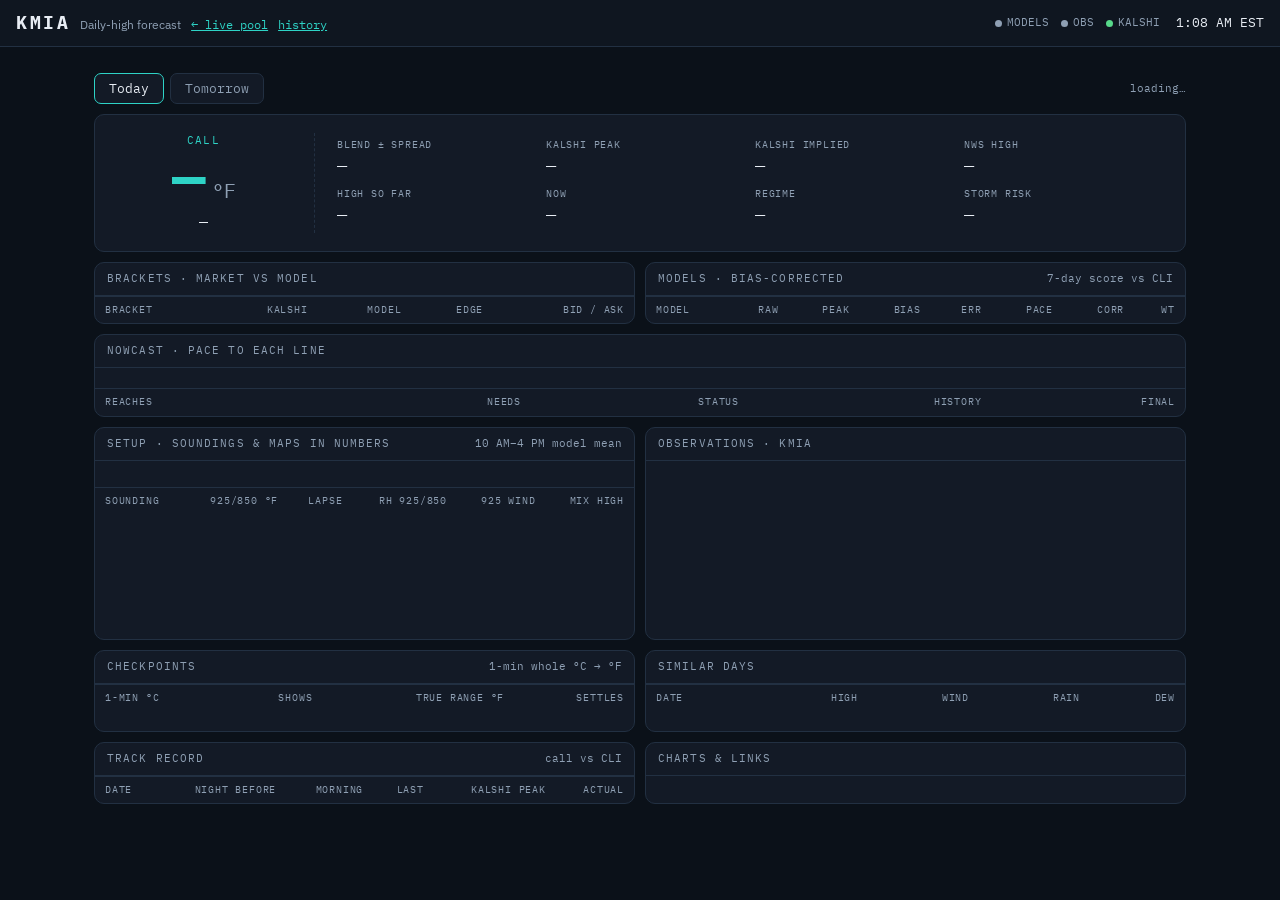
==== forecast.html @ 6258ac42 "Version the page's scripts so updates aren't stuck behind the 10-minute cache Co-Authored-By: Claude" ====
<!DOCTYPE html>
<html lang="en">
<head>
  <meta charset="UTF-8" />
  <meta name="viewport" content="width=device-width, initial-scale=1" />
  <title>KMIA · High forecast</title>
  <link rel="preconnect" href="https://fonts.googleapis.com" />
  <link rel="preconnect" href="https://fonts.gstatic.com" crossorigin />
  <link href="https://fonts.googleapis.com/css2?family=IBM+Plex+Mono:wght@400;500;700&family=IBM+Plex+Sans:wght@400;600&display=swap" rel="stylesheet" />
  <link rel="stylesheet" href="styles.css" />
  <style>
    .tabs { display: flex; gap: 6px; margin: 14px 0 10px; }
    .tabs button {
      background: var(--panel); border: 1px solid var(--line); color: var(--dim); border-radius: 7px;
      font-family: var(--mono); font-size: 13px; padding: 6px 14px; cursor: pointer;
    }
    .tabs button.on { color: var(--text); border-color: var(--official); }
    .tabs .meta { margin-left: auto; align-self: center; font-family: var(--mono); font-size: 11px; color: var(--dim); text-align: right; }
    .hero { display: grid; grid-template-columns: auto 1fr; gap: 22px; align-items: center; background: var(--panel);
      border: 1px solid var(--line); border-radius: 10px; padding: 18px 20px; margin-bottom: 10px; }
    .callbox { text-align: center; padding-right: 22px; border-right: 1px dashed var(--line); min-width: 200px; }
    .callbox .lab { font-family: var(--mono); font-size: 11px; letter-spacing: .12em; text-transform: uppercase; color: var(--official); }
    .callbox .pt { font-family: var(--mono); font-weight: 700; font-size: 56px; line-height: 1; color: var(--official); }
    .callbox .br { font-family: var(--mono); font-size: 15px; margin-top: 6px; }
    .callbox .pr { font-family: var(--mono); font-size: 12px; color: var(--dim); }
    .facts { display: grid; grid-template-columns: repeat(4, minmax(0, 1fr)); gap: 8px; }
    .fact .k { font-family: var(--mono); font-size: 10px; letter-spacing: .08em; text-transform: uppercase; color: var(--dim); }
    .fact .v { font-family: var(--mono); font-size: 17px; margin-top: 2px; font-variant-numeric: tabular-nums; }
    .summary { grid-column: 1 / -1; font-size: 13.5px; color: var(--text); border-top: 1px solid var(--line); padding-top: 10px; }
    .grid2 { display: grid; grid-template-columns: 1fr 1fr; gap: 10px; margin-bottom: 10px; }
    .pbody { padding: 10px 12px; }
    .bar { height: 8px; border-radius: 4px; display: inline-block; vertical-align: middle; }
    .bar.k { background: var(--edge); } .bar.m { background: var(--official); }
    td .barcell { display: flex; align-items: center; gap: 6px; justify-content: flex-end; }
    tr.callrow td { background: rgba(46, 211, 198, .08); }
    tr.callrow td:first-child { color: var(--official); font-weight: 700; }
    .pos { color: var(--good); } .neg { color: var(--bad); }
    .notes { margin: 6px 0 0; padding-left: 18px; font-size: 13px; }
    .notes li { margin-bottom: 4px; }
    .kv { display: grid; grid-template-columns: repeat(3, 1fr); gap: 8px; }
    .raw { font-family: var(--mono); font-size: 11px; color: var(--dim); word-break: break-all; margin-top: 8px; }
    #spark { width: 100%; height: 150px; display: block; }
    .links a { color: var(--official); font-family: var(--mono); font-size: 12px; margin-right: 14px; display: inline-block; margin-bottom: 6px; }
    .warnbox { background: #2A1A12; border: 1px solid #5A3420; color: #FFC9A8; border-radius: 8px; padding: 8px 12px; font-size: 12.5px; margin-bottom: 10px; display: none; }
    .hit { color: var(--good); } .miss { color: var(--bad); }
    main td:first-child { text-align: left; }
    .tag { display: inline-block; font-family: var(--mono); font-size: 11px; border: 1px solid var(--line); border-radius: 12px; padding: 2px 9px; margin: 0 5px 5px 0; color: var(--official); }
    @media (max-width: 940px) { #rv-panel .pbody { grid-template-columns: 1fr !important; } }
    @media (max-width: 940px) {
      #nc-chips { grid-template-columns: repeat(3, 1fr) !important; }
      .hero { grid-template-columns: 1fr; } .callbox { border-right: none; border-bottom: 1px dashed var(--line); padding: 0 0 12px; }
      .facts { grid-template-columns: repeat(2, 1fr); } .grid2 { grid-template-columns: 1fr; } .kv { grid-template-columns: repeat(2, 1fr); }
    }
  </style>
</head>
<body>
  <header class="rail">
    <div class="rail-id">
      <span class="rail-icao">KMIA</span>
      <span class="rail-sub">Daily-high forecast</span>
      <a class="rail-sub" href="index.html" style="color:var(--official);font-family:var(--mono)">← live pool</a>
      <a class="rail-sub" href="history.html" style="color:var(--official);font-family:var(--mono)">history</a>
    </div>
    <div class="rail-right">
      <span class="feeds">
        <span class="feed"><i id="dot-models" class="dot wait"></i>MODELS</span>
        <span class="feed"><i id="dot-obs" class="dot wait"></i>OBS</span>
        <span class="feed"><i id="dot-kalshi" class="dot wait"></i>KALSHI</span>
      </span>
      <span id="clock" class="clock">--:-- EST</span>
    </div>
  </header>

  <main>
    <div class="tabs">
      <button data-day="today" class="on">Today</button>
      <button data-day="tomorrow">Tomorrow</button>
      <span id="meta" class="meta">loading…</span>
    </div>
    <div id="warn" class="warnbox"></div>

    <section class="hero">
      <div class="callbox">
        <div class="lab">Call</div>
        <div class="pt"><span id="point">—</span><span class="unit">°F</span></div>
        <div id="bracket" class="br">—</div>
        <div id="callp" class="pr"></div>
      </div>
      <div class="facts">
        <div class="fact"><div class="k">Blend ± spread</div><div id="f-mean" class="v">—</div></div>
        <div class="fact"><div class="k">Kalshi peak</div><div id="f-kpeak" class="v">—</div></div>
        <div class="fact"><div class="k">Kalshi implied</div><div id="f-kimp" class="v">—</div></div>
        <div class="fact"><div class="k">NWS high</div><div id="f-nws" class="v">—</div></div>
        <div class="fact"><div class="k">High so far</div><div id="f-floor" class="v">—</div></div>
        <div class="fact"><div class="k">Now</div><div id="f-now" class="v">—</div></div>
        <div class="fact"><div class="k">Regime</div><div id="f-reg" class="v">—</div></div>
        <div class="fact"><div class="k">Storm risk</div><div id="f-storm" class="v">—</div></div>
      </div>
    </section>

    <section class="grid2">
      <div class="panel">
        <div class="panel-head"><span>Brackets · market vs model</span><span id="kwin" class="legend"></span></div>
        <div class="tbl-wrap"><table>
          <thead><tr><th>Bracket</th><th>Kalshi</th><th>Model</th><th>Edge</th><th>Bid / Ask</th></tr></thead>
          <tbody id="tb-br"></tbody>
        </table></div>
      </div>
      <div class="panel">
        <div class="panel-head"><span>Models · bias-corrected</span><span class="legend">7-day score vs CLI</span></div>
        <div class="tbl-wrap"><table>
          <thead><tr><th>Model</th><th>Raw</th><th>Peak</th><th>Bias</th><th>Err</th><th>Pace</th><th>Corr</th><th>Wt</th></tr></thead>
          <tbody id="tb-mod"></tbody>
        </table></div>
      </div>
    </section>

    <section style="margin-bottom:10px">
      <div class="panel" id="pace-panel">
        <div class="panel-head"><span>Nowcast · pace to each line</span><span id="pace-h" class="legend"></span></div>
        <div class="pbody"><div id="nc-chips" class="facts" style="grid-template-columns:repeat(6,minmax(0,1fr))"></div></div>
        <div class="tbl-wrap"><table>
          <thead><tr><th>Reaches</th><th>Needs</th><th>Status</th><th>History</th><th>Final</th></tr></thead>
          <tbody id="tb-pace"></tbody>
        </table></div>
      </div>
    </section>

    <section class="grid2">
      <div class="panel">
        <div class="panel-head"><span>Setup · soundings &amp; maps in numbers</span><span class="legend">10 AM–4 PM model mean</span></div>
        <div class="pbody">
          <div class="kv" id="kv-reg"></div>
          <ul id="notes" class="notes"></ul>
        </div>
        <div class="tbl-wrap"><table>
          <thead><tr><th>Sounding</th><th>925/850 °F</th><th>Lapse</th><th>RH 925/850</th><th>925 wind</th><th>Mix high</th></tr></thead>
          <tbody id="tb-snd"></tbody>
        </table></div>
      </div>
      <div class="panel" id="obs-panel">
        <div class="panel-head"><span>Observations · KMIA</span><span id="obs-src" class="legend"></span></div>
        <div class="pbody">
          <canvas id="spark"></canvas>
          <div id="raw" class="raw"></div>
        </div>
      </div>
    </section>

    <section class="grid2">
      <div class="panel">
        <div class="panel-head"><span>Checkpoints</span><span class="legend">1-min whole °C → °F</span></div>
        <div class="tbl-wrap"><table>
          <thead><tr><th>1-min °C</th><th>Shows</th><th>True range °F</th><th>Settles</th></tr></thead>
          <tbody id="tb-cp"></tbody>
        </table></div>
        <div class="pbody" id="tgroups" style="font-family:var(--mono);font-size:12px"></div>
      </div>
      <div class="panel">
        <div class="panel-head"><span>Similar days</span><span id="ana-h" class="legend"></span></div>
        <div class="tbl-wrap"><table>
          <thead><tr><th>Date</th><th>High</th><th>Wind</th><th>Rain</th><th>Dew</th></tr></thead>
          <tbody id="tb-ana"></tbody>
        </table></div>
      </div>
    </section>

    <section style="margin-bottom:10px">
      <div class="panel" id="rv-panel" style="display:none">
        <div class="panel-head"><span>Last day reviewed · what made it</span><span id="rv-h" class="legend"></span></div>
        <div class="pbody" style="display:grid;grid-template-columns:1.4fr 1fr;gap:14px">
          <div><div id="rv-tags" style="margin-bottom:8px"></div><div id="rv-sum" style="font-size:13.5px;line-height:1.5"></div></div>
          <div class="tbl-wrap"><table><thead><tr><th>Who said</th><th>High</th><th>Miss</th></tr></thead><tbody id="tb-rv"></tbody></table></div>
        </div>
      </div>
    </section>

    <section class="grid2">
      <div class="panel">
        <div class="panel-head"><span>Track record</span><span class="legend">call vs CLI</span></div>
        <div class="tbl-wrap"><table>
          <thead><tr><th>Date</th><th>Night before</th><th>Morning</th><th>Last</th><th>Kalshi peak</th><th>Actual</th></tr></thead>
          <tbody id="tb-log"></tbody>
        </table></div>
      </div>
      <div class="panel">
        <div class="panel-head"><span>Charts &amp; links</span></div>
        <div class="pbody links" id="links"></div>
      </div>
    </section>

  </main>

  <script type="module" src="forecast-ui.js?v=20261123b"></script>
</body>
</html>
---- styles.css ----
/* KMIA PWS pool — humid night navy / flamingo pool / biscayne aqua official */
:root {
  --bg: #0B1119;
  --panel: #131A26;
  --panel-2: #0F1620;
  --line: #223042;
  --text: #E8EDF4;
  --dim: #8FA0B4;
  --pool: #FF6E93;     /* flamingo — the pool */
  --official: #2ED3C6; /* biscayne aqua — KMIA ASOS */
  --edge: #FFB02E;     /* hot edge p90 */
  --up: #FF7A59;
  --down: #4FA3FF;
  --good: #57D98A;
  --bad: #FF5D5D;
  --quar: #B36BFF;
  --mono: "IBM Plex Mono", ui-monospace, Menlo, monospace;
  --sans: "IBM Plex Sans", system-ui, sans-serif;
}

* { box-sizing: border-box; }
html, body { margin: 0; padding: 0; }
body {
  background: var(--bg);
  color: var(--text);
  font-family: var(--sans);
  font-size: 14px;
  line-height: 1.45;
}
main { max-width: 1120px; margin: 0 auto; padding: 12px 14px 40px; }
code { font-family: var(--mono); color: var(--pool); font-size: 0.92em; }

/* ---------- top rail ---------- */
.rail {
  display: flex; align-items: center; justify-content: space-between;
  padding: 10px 16px; border-bottom: 1px solid var(--line);
  background: var(--panel-2);
  position: sticky; top: 0; z-index: 1000;
}
.rail-id { display: flex; align-items: baseline; gap: 10px; }
.rail-icao { font-family: var(--mono); font-weight: 700; font-size: 18px; letter-spacing: 0.14em; }
.rail-sub { color: var(--dim); font-size: 12px; }
.rail-right { display: flex; align-items: center; gap: 16px; }
.feeds { display: flex; gap: 12px; }
.feed { display: flex; align-items: center; gap: 5px; font-family: var(--mono); font-size: 11px; color: var(--dim); }
.dot { width: 7px; height: 7px; border-radius: 50%; display: inline-block; }
.dot.ok { background: var(--good); }
.dot.err { background: var(--bad); }
.dot.wait { background: var(--dim); animation: pulse 1.4s ease-in-out infinite; }
@keyframes pulse { 50% { opacity: 0.25; } }
.clock { font-family: var(--mono); font-size: 13px; color: var(--text); }

/* ---------- spread board (hero) ---------- */
.board {
  display: grid; grid-template-columns: 1fr auto 1fr; align-items: center;
  gap: 12px; margin: 16px 0 12px; padding: 18px 20px;
  background: var(--panel); border: 1px solid var(--line); border-radius: 10px;
}
.side.right { text-align: right; }
.side-label {
  font-family: var(--mono); font-size: 11px; letter-spacing: 0.12em;
  text-transform: uppercase; margin-bottom: 4px;
}
.pool-label { color: var(--pool); }
.off-label { color: var(--official); }
.big {
  font-family: var(--mono); font-weight: 700; font-size: 52px; line-height: 1;
  font-variant-numeric: tabular-nums; letter-spacing: -0.02em;
}
.pool-num { color: var(--pool); }
.off-num { color: var(--official); }
.unit { font-size: 20px; font-weight: 400; color: var(--dim); margin-left: 6px; }
.side-sub { font-family: var(--mono); font-size: 12px; margin-top: 4px; }
.dim { color: var(--dim); }

.bridge { text-align: center; padding: 0 18px; border-left: 1px dashed var(--line); border-right: 1px dashed var(--line); }
.bridge-label { font-family: var(--mono); font-size: 10px; letter-spacing: 0.1em; text-transform: uppercase; color: var(--dim); }
.delta-num {
  font-family: var(--mono); font-weight: 700; font-size: 30px;
  font-variant-numeric: tabular-nums; margin: 2px 0;
}
.delta-num.up, .chip-val.up { color: var(--up); }
.delta-num.down, .chip-val.down { color: var(--down); }

/* ---------- chips ---------- */
.chips { display: grid; grid-template-columns: repeat(6, 1fr); gap: 8px; margin-bottom: 8px; }
.chip {
  background: var(--panel); border: 1px solid var(--line); border-radius: 8px;
  padding: 8px 10px; min-width: 0;
}
.chip.wide { grid-column: span 2; }
.chip-label { font-family: var(--mono); font-size: 10px; letter-spacing: 0.08em; text-transform: uppercase; color: var(--dim); }
.chip-val { font-family: var(--mono); font-size: 17px; font-weight: 500; margin-top: 2px; font-variant-numeric: tabular-nums; white-space: nowrap; }
.chip-val.hi { color: var(--official); }
.chip-sub { font-family: var(--mono); font-size: 11px; color: var(--dim); margin-top: 2px; white-space: nowrap; overflow: hidden; text-overflow: ellipsis; }
.chip-sub.warn { color: var(--up); }
.chip-sub.ok { color: var(--good); }
.chip-sub.onshore { color: var(--official); }

/* ---------- metro ring + breeze strip ---------- */
.ring { display: grid; grid-template-columns: repeat(7, 1fr); gap: 8px; margin-bottom: 12px; }
.ring-tiles { display: contents; }
.chip.breezy { border-color: #2B3B52; background: var(--panel-2); }
.rchip .chip-val { font-size: 15px; }

/* ---------- map + chart ---------- */
.split { display: grid; grid-template-columns: 1fr 1fr; gap: 10px; margin-bottom: 12px; }
.panel { background: var(--panel); border: 1px solid var(--line); border-radius: 10px; overflow: hidden; }
.panel-head {
  display: flex; justify-content: space-between; align-items: center;
  padding: 8px 12px; border-bottom: 1px solid var(--line);
  font-family: var(--mono); font-size: 11px; letter-spacing: 0.1em; text-transform: uppercase; color: var(--dim);
}
.legend { display: flex; gap: 10px; align-items: center; text-transform: none; letter-spacing: 0; }
.lg { width: 8px; height: 8px; border-radius: 50%; display: inline-block; margin-right: 3px; }
.lg.pink { background: var(--pool); } .lg.teal { background: var(--official); }
.lg.amber { background: var(--edge); } .lg.violet { background: var(--quar); }
.lg.red { background: var(--bad); } .lg.grey { background: var(--dim); }
.lg.slate { background: #5A6B80; }
#map { height: 360px; background: var(--bg); }
#chart { width: 100%; height: 360px; display: block; background: var(--panel-2); }
.leaflet-container { font-family: var(--sans); background: #0B1119; }
/* keyless OSM tiles rendered dark: invert + hue-rotate keeps land/water/labels legible */
.dark-tiles { filter: invert(1) hue-rotate(180deg) brightness(0.82) contrast(0.92) saturate(0.45); }
.leaflet-tooltip {
  background: var(--panel-2); color: var(--text); border: 1px solid var(--line);
  font-family: var(--mono); font-size: 11px;
}
.ring-badge {
  font-family: var(--mono); font-size: 10px; white-space: nowrap;
  color: var(--official); background: rgba(11, 17, 25, 0.85);
  border: 1px solid #1E4D49; border-radius: 4px; padding: 1px 5px;
  transform: translate(-50%, -50%);
  width: max-content;
}

/* ---------- manifest ---------- */
.manifest { background: var(--panel); border: 1px solid var(--line); border-radius: 10px; margin-bottom: 14px; }
.manifest summary {
  cursor: pointer; padding: 10px 14px; display: flex; gap: 16px; align-items: baseline;
  font-family: var(--mono); font-size: 12px; letter-spacing: 0.08em; text-transform: uppercase;
  list-style: none;
}
.manifest summary::-webkit-details-marker { display: none; }
.manifest summary::before { content: "▸"; color: var(--dim); margin-right: 2px; }
.manifest[open] summary::before { content: "▾"; }
.manifest summary .dim { text-transform: none; letter-spacing: 0; }
.tbl-wrap { overflow-x: auto; }
table { width: 100%; border-collapse: collapse; font-family: var(--mono); font-size: 12px; }
th, td { padding: 6px 10px; text-align: right; border-top: 1px solid var(--line); white-space: nowrap; }
th { color: var(--dim); font-weight: 400; font-size: 10px; text-transform: uppercase; letter-spacing: 0.08em; }
td.nm, th:first-child { text-align: left; max-width: 220px; overflow: hidden; text-overflow: ellipsis; }
td.num { font-variant-numeric: tabular-nums; }
tr.keep td.nm { color: var(--text); }
tr.drop td { color: var(--dim); }
td.st-keep { color: var(--good); }
td.st-drop { color: var(--bad); }
button.blk {
  background: none; border: 1px solid var(--line); border-radius: 5px;
  color: var(--dim); font-family: var(--mono); font-size: 10px;
  padding: 2px 8px; cursor: pointer;
}
button.blk:hover { color: var(--text); border-color: var(--dim); }
:focus-visible { outline: 2px solid var(--pool); outline-offset: 2px; }

footer { color: var(--dim); font-size: 12px; line-height: 1.6; padding: 0 2px; }

/* ---------- responsive ---------- */
@media (max-width: 940px) {
  .split { grid-template-columns: 1fr; }
  .chips { grid-template-columns: repeat(3, 1fr); }
  .chip.wide { grid-column: span 3; }
  .ring { grid-template-columns: repeat(2, 1fr); }
  .board { grid-template-columns: 1fr; text-align: center; }
  .side.right { text-align: center; }
  .bridge { border-left: none; border-right: none; border-top: 1px dashed var(--line); border-bottom: 1px dashed var(--line); padding: 10px 0; }
  .big { font-size: 42px; }
  .rail { flex-wrap: wrap; gap: 6px; }
}
@media (prefers-reduced-motion: reduce) {
  .dot.wait { animation: none; }
}
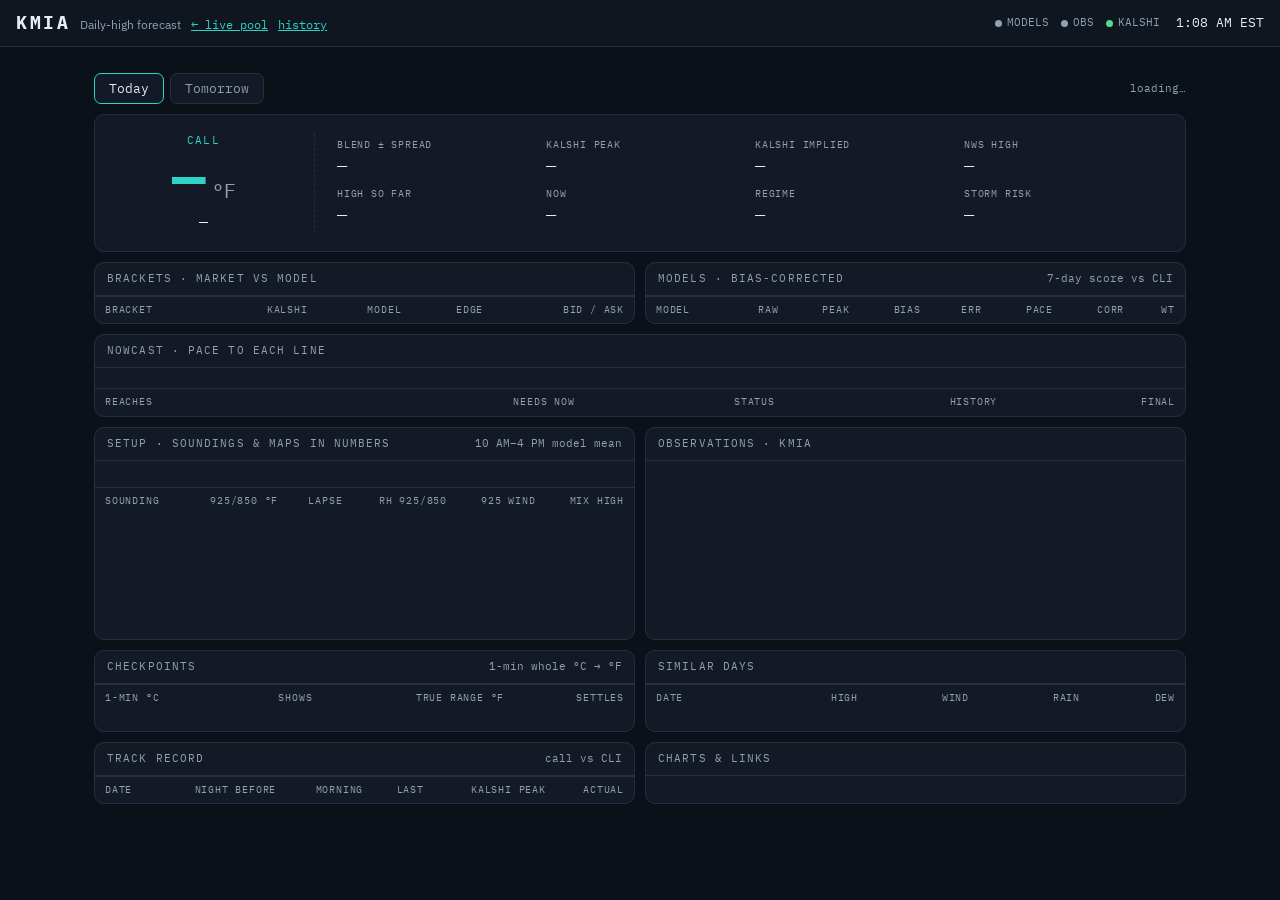
==== commit 6fdda102: "Nowcast: 45-min rate, stall detection on whole-°C readings, needed rate assumes heating slows to the" ====
--- a/forecast.html
+++ b/forecast.html
@@ -120,7 +120,7 @@
         <div class="panel-head"><span>Nowcast · pace to each line</span><span id="pace-h" class="legend"></span></div>
         <div class="pbody"><div id="nc-chips" class="facts" style="grid-template-columns:repeat(6,minmax(0,1fr))"></div></div>
         <div class="tbl-wrap"><table>
-          <thead><tr><th>Reaches</th><th>Needs</th><th>Status</th><th>History</th><th>Final</th></tr></thead>
+          <thead><tr><th>Reaches</th><th>Needs now</th><th>Status</th><th>History</th><th>Final</th></tr></thead>
           <tbody id="tb-pace"></tbody>
         </table></div>
       </div>
@@ -191,6 +191,6 @@
 
   </main>
 
-  <script type="module" src="forecast-ui.js?v=20261123b"></script>
+  <script type="module" src="forecast-ui.js?v=20261123c"></script>
 </body>
 </html>
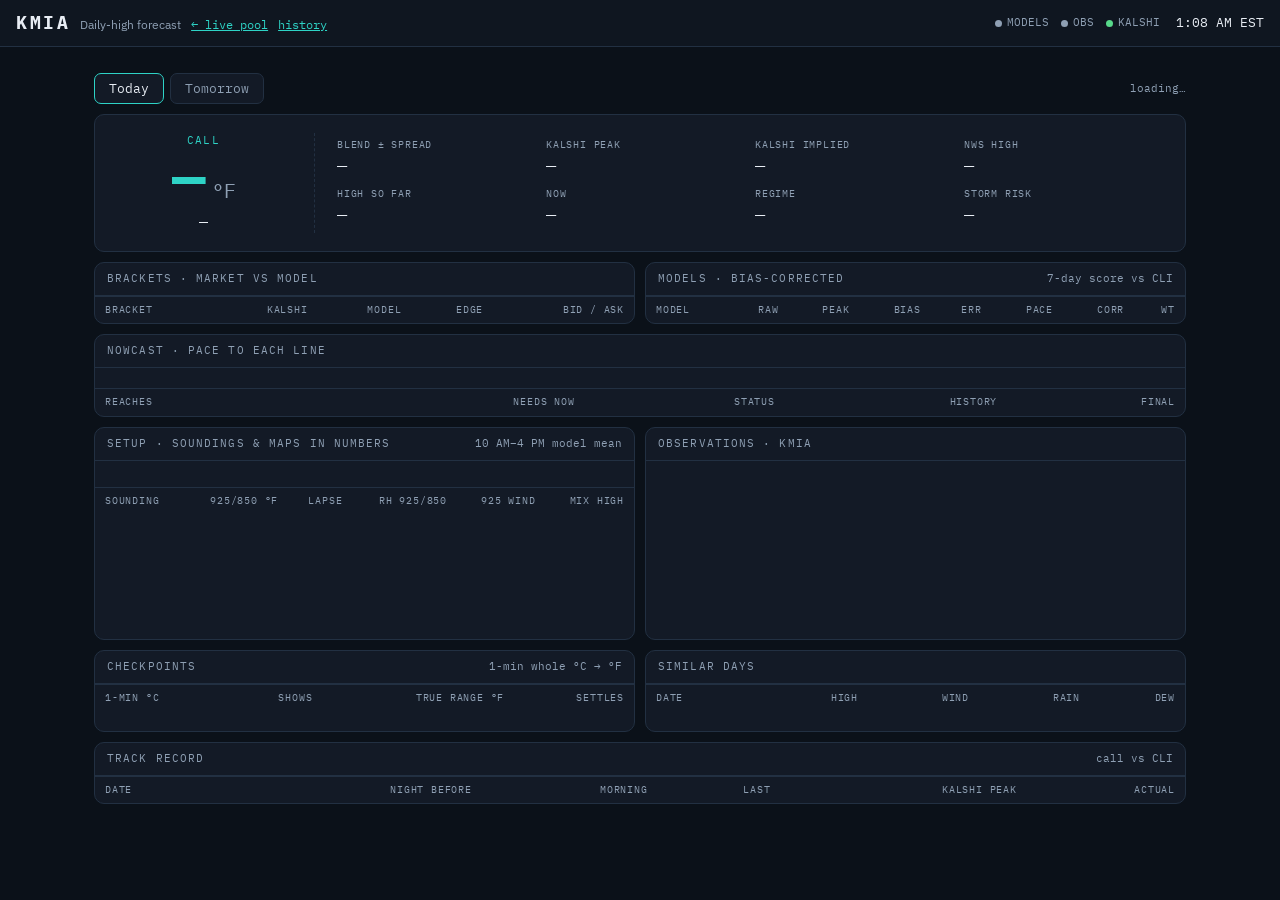
==== commit 246fa7e5: "Remove charts & links panel Co-Authored-By: Claude Opus 5.5 <noreply@anthropic.com> Claude-Session: " ====
--- a/forecast.html
+++ b/forecast.html
@@ -175,7 +175,7 @@
       </div>
     </section>
 
-    <section class="grid2">
+    <section style="margin-bottom:10px">
       <div class="panel">
         <div class="panel-head"><span>Track record</span><span class="legend">call vs CLI</span></div>
         <div class="tbl-wrap"><table>
@@ -183,14 +183,10 @@
           <tbody id="tb-log"></tbody>
         </table></div>
       </div>
-      <div class="panel">
-        <div class="panel-head"><span>Charts &amp; links</span></div>
-        <div class="pbody links" id="links"></div>
-      </div>
     </section>
 
   </main>
 
-  <script type="module" src="forecast-ui.js?v=20261123c"></script>
+  <script type="module" src="forecast-ui.js?v=20261123d"></script>
 </body>
 </html>
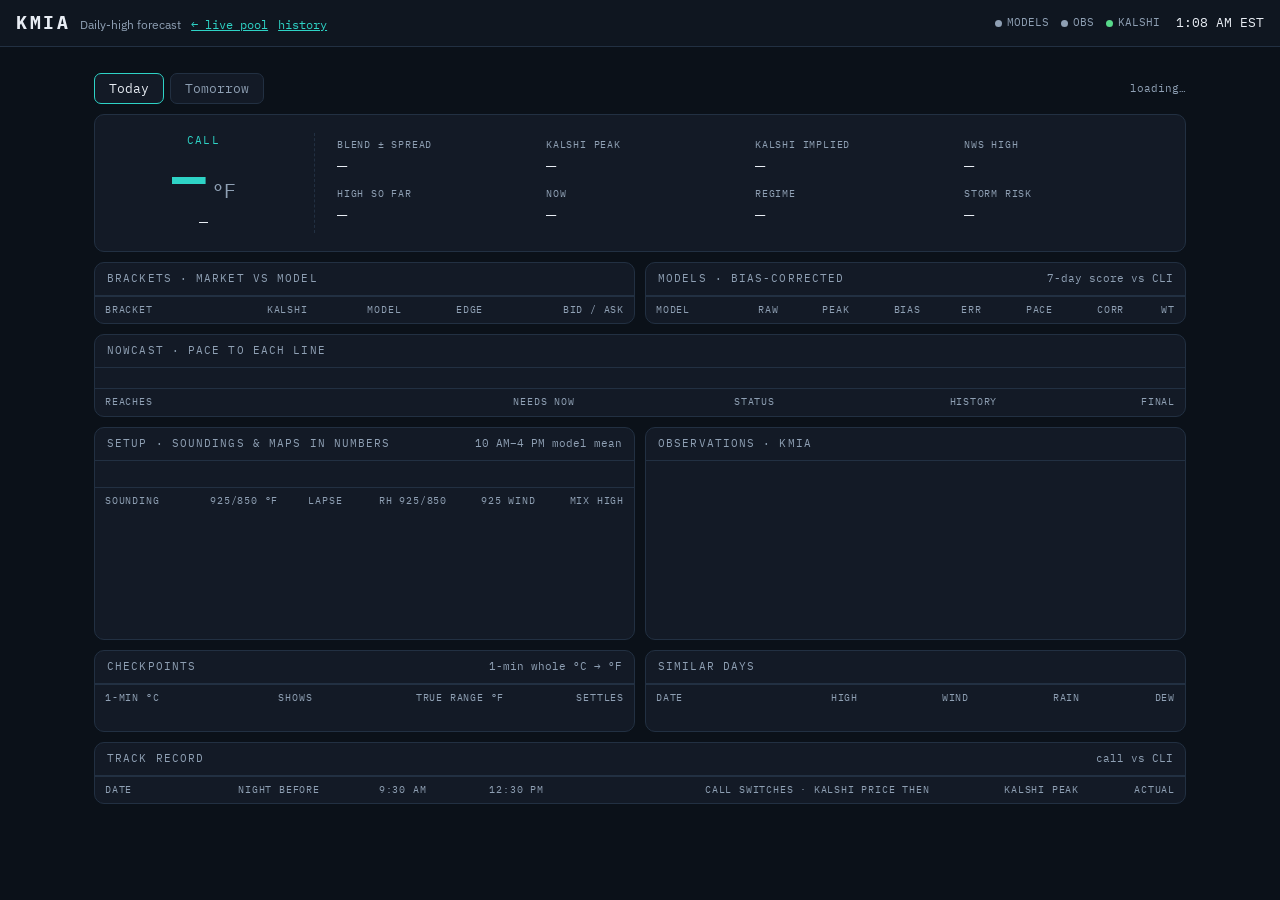
==== commit bc78f550: "Track record: 9:30 AM and 12:30 PM calls plus every call switch with Kalshi's price at that moment; " ====
--- a/forecast.html
+++ b/forecast.html
@@ -179,7 +179,7 @@
       <div class="panel">
         <div class="panel-head"><span>Track record</span><span class="legend">call vs CLI</span></div>
         <div class="tbl-wrap"><table>
-          <thead><tr><th>Date</th><th>Night before</th><th>Morning</th><th>Last</th><th>Kalshi peak</th><th>Actual</th></tr></thead>
+          <thead><tr><th>Date</th><th>Night before</th><th>9:30 AM</th><th>12:30 PM</th><th>Call switches · Kalshi price then</th><th>Kalshi peak</th><th>Actual</th></tr></thead>
           <tbody id="tb-log"></tbody>
         </table></div>
       </div>
@@ -187,6 +187,6 @@
 
   </main>
 
-  <script type="module" src="forecast-ui.js?v=20261123d"></script>
+  <script type="module" src="forecast-ui.js?v=20261123f"></script>
 </body>
 </html>
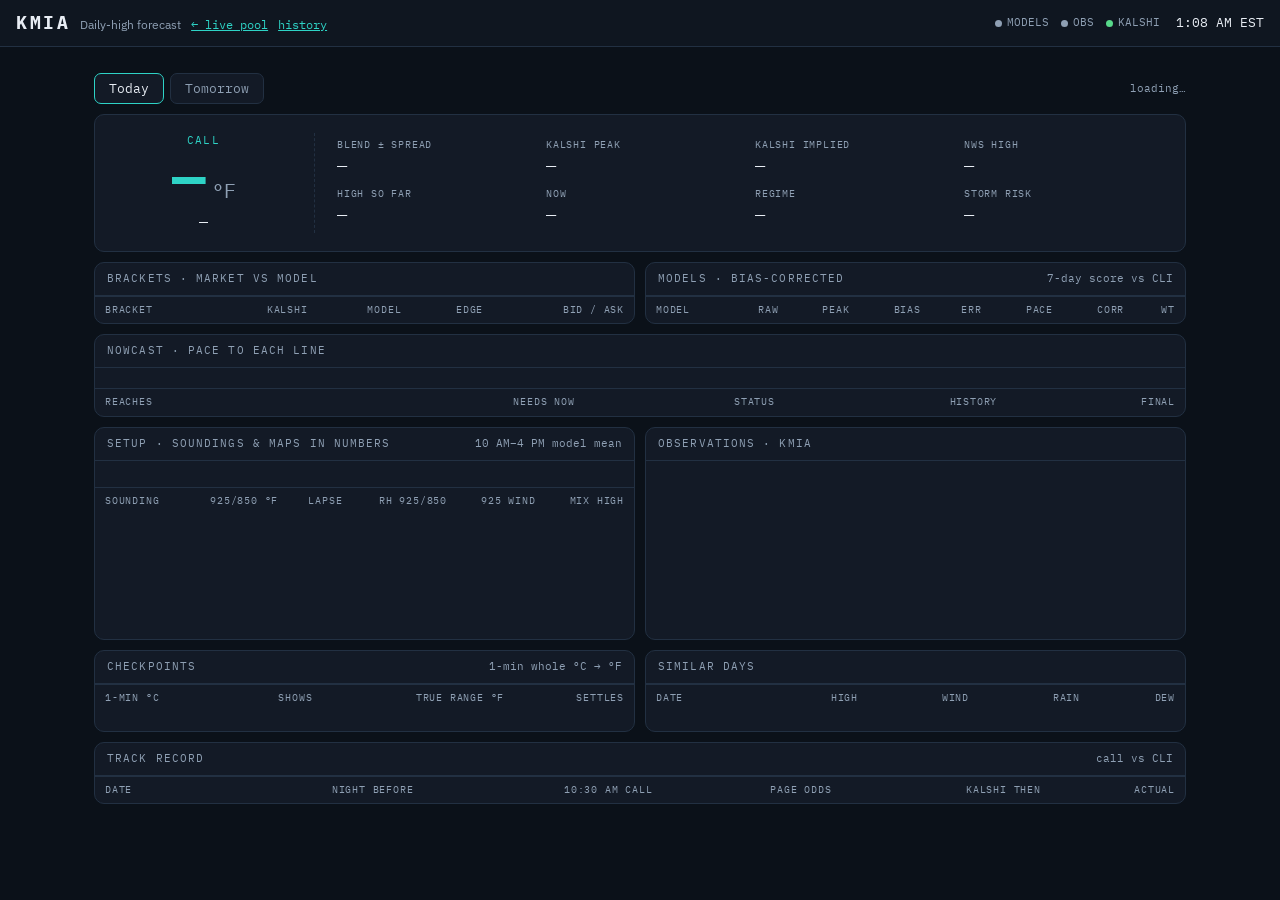
==== commit 5e85e647: "Track record: one 10:30 AM call with page odds and Kalshi price at that time Co-Authored-By: Claude " ====
--- a/forecast.html
+++ b/forecast.html
@@ -179,7 +179,7 @@
       <div class="panel">
         <div class="panel-head"><span>Track record</span><span class="legend">call vs CLI</span></div>
         <div class="tbl-wrap"><table>
-          <thead><tr><th>Date</th><th>Night before</th><th>9:30 AM</th><th>12:30 PM</th><th>Call switches · Kalshi price then</th><th>Kalshi peak</th><th>Actual</th></tr></thead>
+          <thead><tr><th>Date</th><th>Night before</th><th>10:30 AM call</th><th>Page odds</th><th>Kalshi then</th><th>Actual</th></tr></thead>
           <tbody id="tb-log"></tbody>
         </table></div>
       </div>
@@ -187,6 +187,6 @@
 
   </main>
 
-  <script type="module" src="forecast-ui.js?v=20261123f"></script>
+  <script type="module" src="forecast-ui.js?v=20261123g"></script>
 </body>
 </html>
